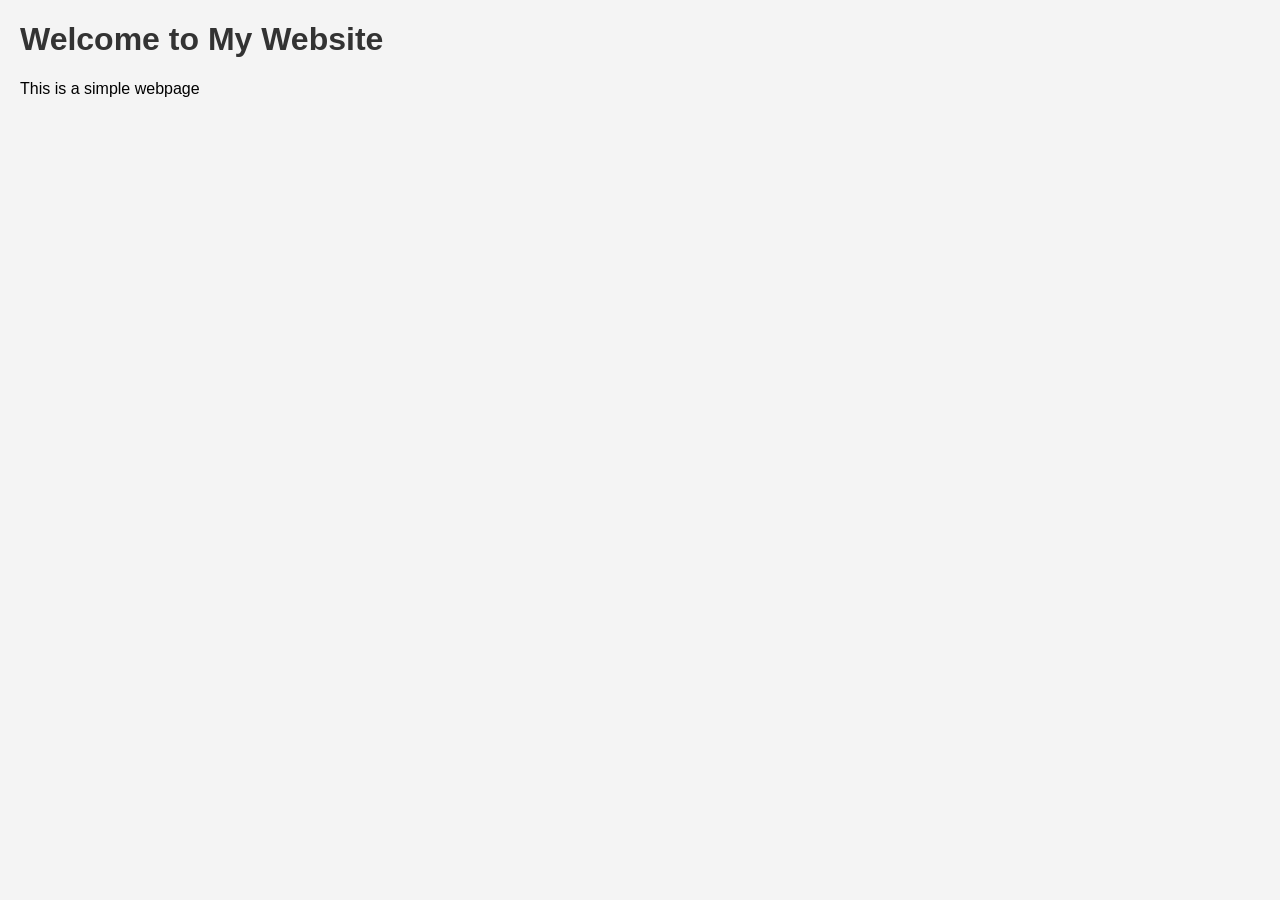
==== index.html @ 3effe8d6 "Add files via upload" ====
﻿<!DOCTYPE html>
<html>
<head>
	<title>My Web Page</title>
	<link rel="stylesheet" href="style.css">
	<script src="script.js"></script>
</head>
<body>
	<h1>Welcome to My Website</h1>
	<p>This is a simple webpage</p>
</body>
</html>
---- style.css ----
﻿body
{
	font-family:Arial,sans-serif;
	background-color:#f4f4f4;
	margin:20px;
}
h1
{
	color:#333;
}
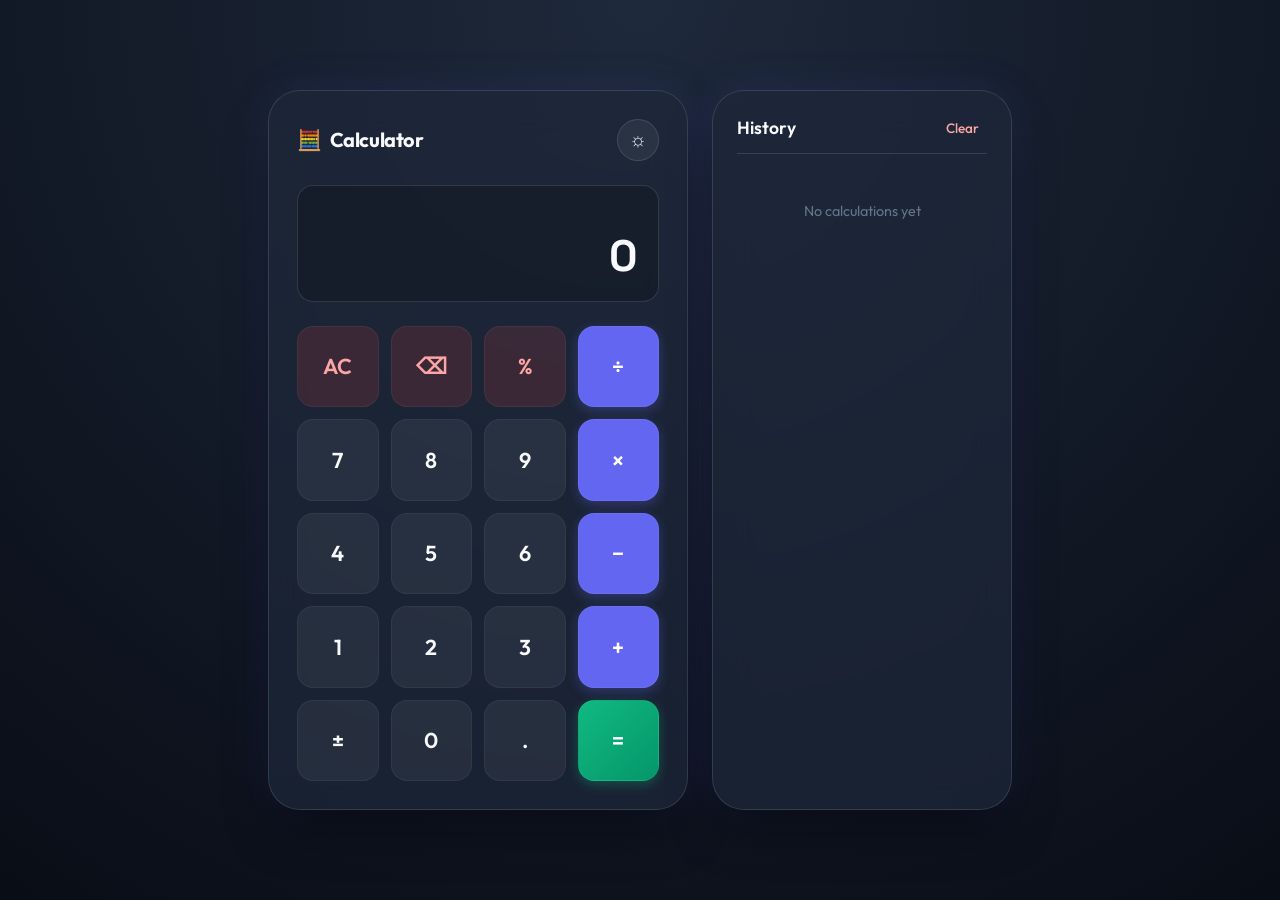
==== commit 769f3eae: "Add files via upload" ====
--- a/index.html
+++ b/index.html
@@ -1,12 +1,22 @@
-﻿<!DOCTYPE html>
-<html>
+<!DOCTYPE html>
+<html lang="en" data-theme="dark">
 <head>
-	<title>My Web Page</title>
-	<link rel="stylesheet" href="style.css">
-	<script src="script.js"></script>
+  <meta charset="UTF-8">
+  <meta name="viewport" content="width=device-width, initial-scale=1.0">
+  <meta name="description" content="A modern, polished, responsive, and accessible calculator application.">
+  <title>Modern Calculator — Antigravity</title>
+  
+  <!-- Modern Typography from Google Fonts -->
+  <link rel="preconnect" href="https://fonts.googleapis.com">
+  <link rel="preconnect" href="https://fonts.gstatic.com" crossorigin>
+  <link href="https://fonts.googleapis.com/css2?family=Outfit:wght@300;400;500;600;700&family=Space+Grotesk:wght@400;500;600;700&display=swap" rel="stylesheet">
+  
+  <link rel="stylesheet" href="./src/styles/index.css">
 </head>
 <body>
-	<h1>Welcome to My Website</h1>
-	<p>This is a simple webpage</p>
+  <div id="app"></div>
+
+  <!-- ES Module Entry Point -->
+  <script type="module" src="./src/index.js"></script>
 </body>
 </html>
--- a/src/styles/index.css
+++ b/src/styles/index.css
@@ -0,0 +1,440 @@
+/* ==========================================================================
+   Design System & Tokens - Modern Calculator (Antigravity)
+   ========================================================================== */
+
+:root {
+  /* Fonts */
+  --font-main: 'Outfit', -apple-system, BlinkMacSystemFont, 'Segoe UI', Roboto, sans-serif;
+  --font-mono: 'Space Grotesk', monospace;
+
+  /* Color Palette - Dark Theme (Default) */
+  --bg-app: #0b0f19;
+  --bg-gradient: radial-gradient(circle at 50% 0%, #1e293b 0%, #090d16 100%);
+  --surface-calculator: rgba(30, 41, 59, 0.7);
+  --surface-border: rgba(255, 255, 255, 0.12);
+  --surface-shadow: 0 25px 50px -12px rgba(0, 0, 0, 0.6), 0 0 40px rgba(99, 102, 241, 0.15);
+  
+  --text-primary: #f8fafc;
+  --text-secondary: #94a3b8;
+  --text-muted: #64748b;
+
+  /* Button Tokens */
+  --btn-num-bg: rgba(255, 255, 255, 0.06);
+  --btn-num-hover: rgba(255, 255, 255, 0.12);
+  --btn-num-active: rgba(255, 255, 255, 0.18);
+  --btn-num-text: #f8fafc;
+
+  --btn-op-bg: #6366f1;
+  --btn-op-hover: #4f46e5;
+  --btn-op-active: #4338ca;
+  --btn-op-text: #ffffff;
+
+  --btn-action-bg: rgba(239, 68, 68, 0.15);
+  --btn-action-hover: rgba(239, 68, 68, 0.25);
+  --btn-action-active: rgba(239, 68, 68, 0.35);
+  --btn-action-text: #fca5a5;
+
+  --btn-equals-bg: linear-gradient(135deg, #10b981 0%, #059669 100%);
+  --btn-equals-hover: linear-gradient(135deg, #059669 0%, #047857 100%);
+  --btn-equals-active: linear-gradient(135deg, #047857 0%, #065f46 100%);
+  --btn-equals-text: #ffffff;
+
+  /* Focus & Accents */
+  --focus-ring: 0 0 0 3px rgba(99, 102, 241, 0.6);
+  --radius-sm: 8px;
+  --radius-md: 16px;
+  --radius-lg: 24px;
+  --radius-xl: 32px;
+
+  /* Animation Timings */
+  --transition-fast: 150ms cubic-bezier(0.4, 0, 0.2, 1);
+  --transition-normal: 250ms cubic-bezier(0.4, 0, 0.2, 1);
+}
+
+[data-theme="light"] {
+  --bg-app: #f1f5f9;
+  --bg-gradient: radial-gradient(circle at 50% 0%, #ffffff 0%, #cbd5e1 100%);
+  --surface-calculator: rgba(255, 255, 255, 0.85);
+  --surface-border: rgba(0, 0, 0, 0.08);
+  --surface-shadow: 0 20px 40px -15px rgba(0, 0, 0, 0.12), 0 0 30px rgba(99, 102, 241, 0.08);
+  
+  --text-primary: #0f172a;
+  --text-secondary: #475569;
+  --text-muted: #94a3b8;
+
+  --btn-num-bg: rgba(0, 0, 0, 0.05);
+  --btn-num-hover: rgba(0, 0, 0, 0.1);
+  --btn-num-active: rgba(0, 0, 0, 0.15);
+  --btn-num-text: #0f172a;
+
+  --btn-op-bg: #4f46e5;
+  --btn-op-hover: #4338ca;
+  --btn-op-active: #3730a3;
+  --btn-op-text: #ffffff;
+
+  --btn-action-bg: rgba(239, 68, 68, 0.1);
+  --btn-action-hover: rgba(239, 68, 68, 0.2);
+  --btn-action-active: rgba(239, 68, 68, 0.3);
+  --btn-action-text: #dc2626;
+
+  --btn-equals-bg: linear-gradient(135deg, #10b981 0%, #059669 100%);
+  --btn-equals-hover: linear-gradient(135deg, #059669 0%, #047857 100%);
+  --btn-equals-active: linear-gradient(135deg, #047857 0%, #065f46 100%);
+  --btn-equals-text: #ffffff;
+}
+
+/* ==========================================================================
+   Base Reset
+   ========================================================================== */
+
+*, *::before, *::after {
+  box-sizing: border-box;
+  margin: 0;
+  padding: 0;
+}
+
+html, body {
+  height: 100%;
+  width: 100%;
+  font-family: var(--font-main);
+  background: var(--bg-app);
+  background-image: var(--bg-gradient);
+  color: var(--text-primary);
+  overflow-x: hidden;
+  -webkit-font-smoothing: antialiased;
+  -moz-osx-font-smoothing: grayscale;
+}
+
+#app {
+  min-height: 100vh;
+  display: flex;
+  justify-content: center;
+  align-items: center;
+  padding: 1.5rem;
+}
+
+/* ==========================================================================
+   Layout Containers
+   ========================================================================== */
+
+.calculator-container {
+  display: flex;
+  flex-direction: row;
+  gap: 1.5rem;
+  max-width: 900px;
+  width: 100%;
+  align-items: stretch;
+  justify-content: center;
+}
+
+.calculator-card {
+  flex: 1;
+  max-width: 420px;
+  min-width: 320px;
+  background: var(--surface-calculator);
+  backdrop-filter: blur(20px);
+  -webkit-backdrop-filter: blur(20px);
+  border: 1px solid var(--surface-border);
+  border-radius: var(--radius-xl);
+  box-shadow: var(--surface-shadow);
+  padding: 1.75rem;
+  display: flex;
+  flex-direction: column;
+  gap: 1.5rem;
+  transition: transform var(--transition-normal), box-shadow var(--transition-normal);
+}
+
+/* Header */
+.calculator-header {
+  display: flex;
+  justify-content: space-between;
+  align-items: center;
+}
+
+.logo {
+  display: flex;
+  align-items: center;
+  gap: 0.5rem;
+  font-weight: 700;
+  font-size: 1.25rem;
+  color: var(--text-primary);
+  letter-spacing: -0.02em;
+}
+
+.theme-toggle-btn, .history-toggle-mobile-btn {
+  background: var(--btn-num-bg);
+  border: 1px solid var(--surface-border);
+  color: var(--text-primary);
+  width: 42px;
+  height: 42px;
+  border-radius: 50%;
+  display: flex;
+  align-items: center;
+  justify-content: center;
+  font-size: 1.2rem;
+  cursor: pointer;
+  transition: background var(--transition-fast), transform var(--transition-fast);
+}
+
+.theme-toggle-btn:hover, .history-toggle-mobile-btn:hover {
+  background: var(--btn-num-hover);
+  transform: scale(1.05);
+}
+
+.theme-toggle-btn:focus-visible, .history-toggle-mobile-btn:focus-visible {
+  outline: none;
+  box-shadow: var(--focus-ring);
+}
+
+/* Display */
+.calculator-display {
+  background: rgba(0, 0, 0, 0.2);
+  border: 1px solid var(--surface-border);
+  border-radius: var(--radius-md);
+  padding: 1.25rem;
+  display: flex;
+  flex-direction: column;
+  justify-content: flex-end;
+  align-items: flex-end;
+  min-height: 110px;
+  word-break: break-all;
+  overflow: hidden;
+}
+
+.display-expression {
+  font-family: var(--font-mono);
+  font-size: 0.95rem;
+  color: var(--text-secondary);
+  min-height: 1.4rem;
+  text-align: right;
+  opacity: 0.85;
+}
+
+.display-value {
+  font-family: var(--font-mono);
+  font-size: 2.75rem;
+  font-weight: 700;
+  color: var(--text-primary);
+  line-height: 1.1;
+  margin-top: 0.25rem;
+  text-align: right;
+  transition: font-size var(--transition-fast);
+}
+
+.display-value.error {
+  color: #f87171;
+  font-size: 1.5rem;
+  font-weight: 600;
+}
+
+/* Keypad Grid */
+.calculator-keypad {
+  display: grid;
+  grid-template-columns: repeat(4, 1fr);
+  gap: 0.75rem;
+}
+
+.calc-btn {
+  aspect-ratio: 1;
+  border-radius: var(--radius-md);
+  border: 1px solid rgba(255, 255, 255, 0.05);
+  font-family: var(--font-main);
+  font-size: 1.35rem;
+  font-weight: 600;
+  cursor: pointer;
+  user-select: none;
+  display: flex;
+  align-items: center;
+  justify-content: center;
+  transition: background var(--transition-fast), transform 100ms ease, box-shadow var(--transition-fast);
+}
+
+.calc-btn:hover {
+  transform: translateY(-2px);
+}
+
+.calc-btn:active {
+  transform: translateY(1px) scale(0.97);
+}
+
+.calc-btn:focus-visible {
+  outline: none;
+  box-shadow: var(--focus-ring);
+}
+
+.calc-btn.btn-num {
+  background: var(--btn-num-bg);
+  color: var(--btn-num-text);
+}
+.calc-btn.btn-num:hover {
+  background: var(--btn-num-hover);
+}
+.calc-btn.btn-num:active {
+  background: var(--btn-num-active);
+}
+
+.calc-btn.btn-op {
+  background: var(--btn-op-bg);
+  color: var(--btn-op-text);
+  box-shadow: 0 4px 12px rgba(99, 102, 241, 0.3);
+}
+.calc-btn.btn-op:hover {
+  background: var(--btn-op-hover);
+}
+.calc-btn.btn-op:active {
+  background: var(--btn-op-active);
+}
+
+.calc-btn.btn-action {
+  background: var(--btn-action-bg);
+  color: var(--btn-action-text);
+}
+.calc-btn.btn-action:hover {
+  background: var(--btn-action-hover);
+}
+.calc-btn.btn-action:active {
+  background: var(--btn-action-active);
+}
+
+.calc-btn.btn-equals {
+  background: var(--btn-equals-bg);
+  color: var(--btn-equals-text);
+  box-shadow: 0 4px 12px rgba(16, 185, 129, 0.3);
+}
+.calc-btn.btn-equals:hover {
+  background: var(--btn-equals-hover);
+}
+.calc-btn.btn-equals:active {
+  background: var(--btn-equals-active);
+}
+
+/* History Panel */
+.history-panel {
+  width: 300px;
+  background: var(--surface-calculator);
+  backdrop-filter: blur(20px);
+  -webkit-backdrop-filter: blur(20px);
+  border: 1px solid var(--surface-border);
+  border-radius: var(--radius-xl);
+  box-shadow: var(--surface-shadow);
+  padding: 1.5rem;
+  display: flex;
+  flex-direction: column;
+  gap: 1rem;
+}
+
+.history-header {
+  display: flex;
+  justify-content: space-between;
+  align-items: center;
+  padding-bottom: 0.75rem;
+  border-bottom: 1px solid var(--surface-border);
+}
+
+.history-title {
+  font-size: 1.1rem;
+  font-weight: 600;
+  color: var(--text-primary);
+}
+
+.clear-history-btn {
+  background: transparent;
+  border: none;
+  color: var(--btn-action-text);
+  font-family: var(--font-main);
+  font-size: 0.85rem;
+  font-weight: 500;
+  cursor: pointer;
+  padding: 0.25rem 0.5rem;
+  border-radius: var(--radius-sm);
+  transition: background var(--transition-fast);
+}
+
+.clear-history-btn:hover {
+  background: var(--btn-action-bg);
+}
+
+.history-list-container {
+  flex: 1;
+  overflow-y: auto;
+  display: flex;
+  flex-direction: column;
+  gap: 0.75rem;
+  max-height: 400px;
+}
+
+.history-empty {
+  color: var(--text-muted);
+  font-size: 0.9rem;
+  text-align: center;
+  margin-top: 2rem;
+}
+
+.history-item {
+  background: rgba(0, 0, 0, 0.15);
+  border: 1px solid var(--surface-border);
+  border-radius: var(--radius-sm);
+  padding: 0.75rem;
+  cursor: pointer;
+  transition: background var(--transition-fast), border-color var(--transition-fast);
+  text-align: right;
+}
+
+.history-item:hover {
+  background: rgba(255, 255, 255, 0.08);
+  border-color: rgba(99, 102, 241, 0.4);
+}
+
+.history-item-expr {
+  font-family: var(--font-mono);
+  font-size: 0.85rem;
+  color: var(--text-secondary);
+}
+
+.history-item-result {
+  font-family: var(--font-mono);
+  font-size: 1.2rem;
+  font-weight: 700;
+  color: var(--text-primary);
+  margin-top: 0.2rem;
+}
+
+.history-toggle-mobile-btn {
+  display: none;
+}
+
+/* Responsive Breakpoints */
+@media (max-width: 768px) {
+  .calculator-container {
+    flex-direction: column;
+    align-items: center;
+  }
+  
+  .history-panel {
+    width: 100%;
+    max-width: 420px;
+  }
+
+  .history-toggle-mobile-btn {
+    display: flex;
+  }
+}
+
+@media (max-width: 480px) {
+  #app {
+    padding: 0.75rem;
+  }
+
+  .calculator-card {
+    padding: 1.25rem;
+    border-radius: var(--radius-lg);
+  }
+
+  .display-value {
+    font-size: 2.25rem;
+  }
+
+  .calc-btn {
+    font-size: 1.2rem;
+  }
+}
